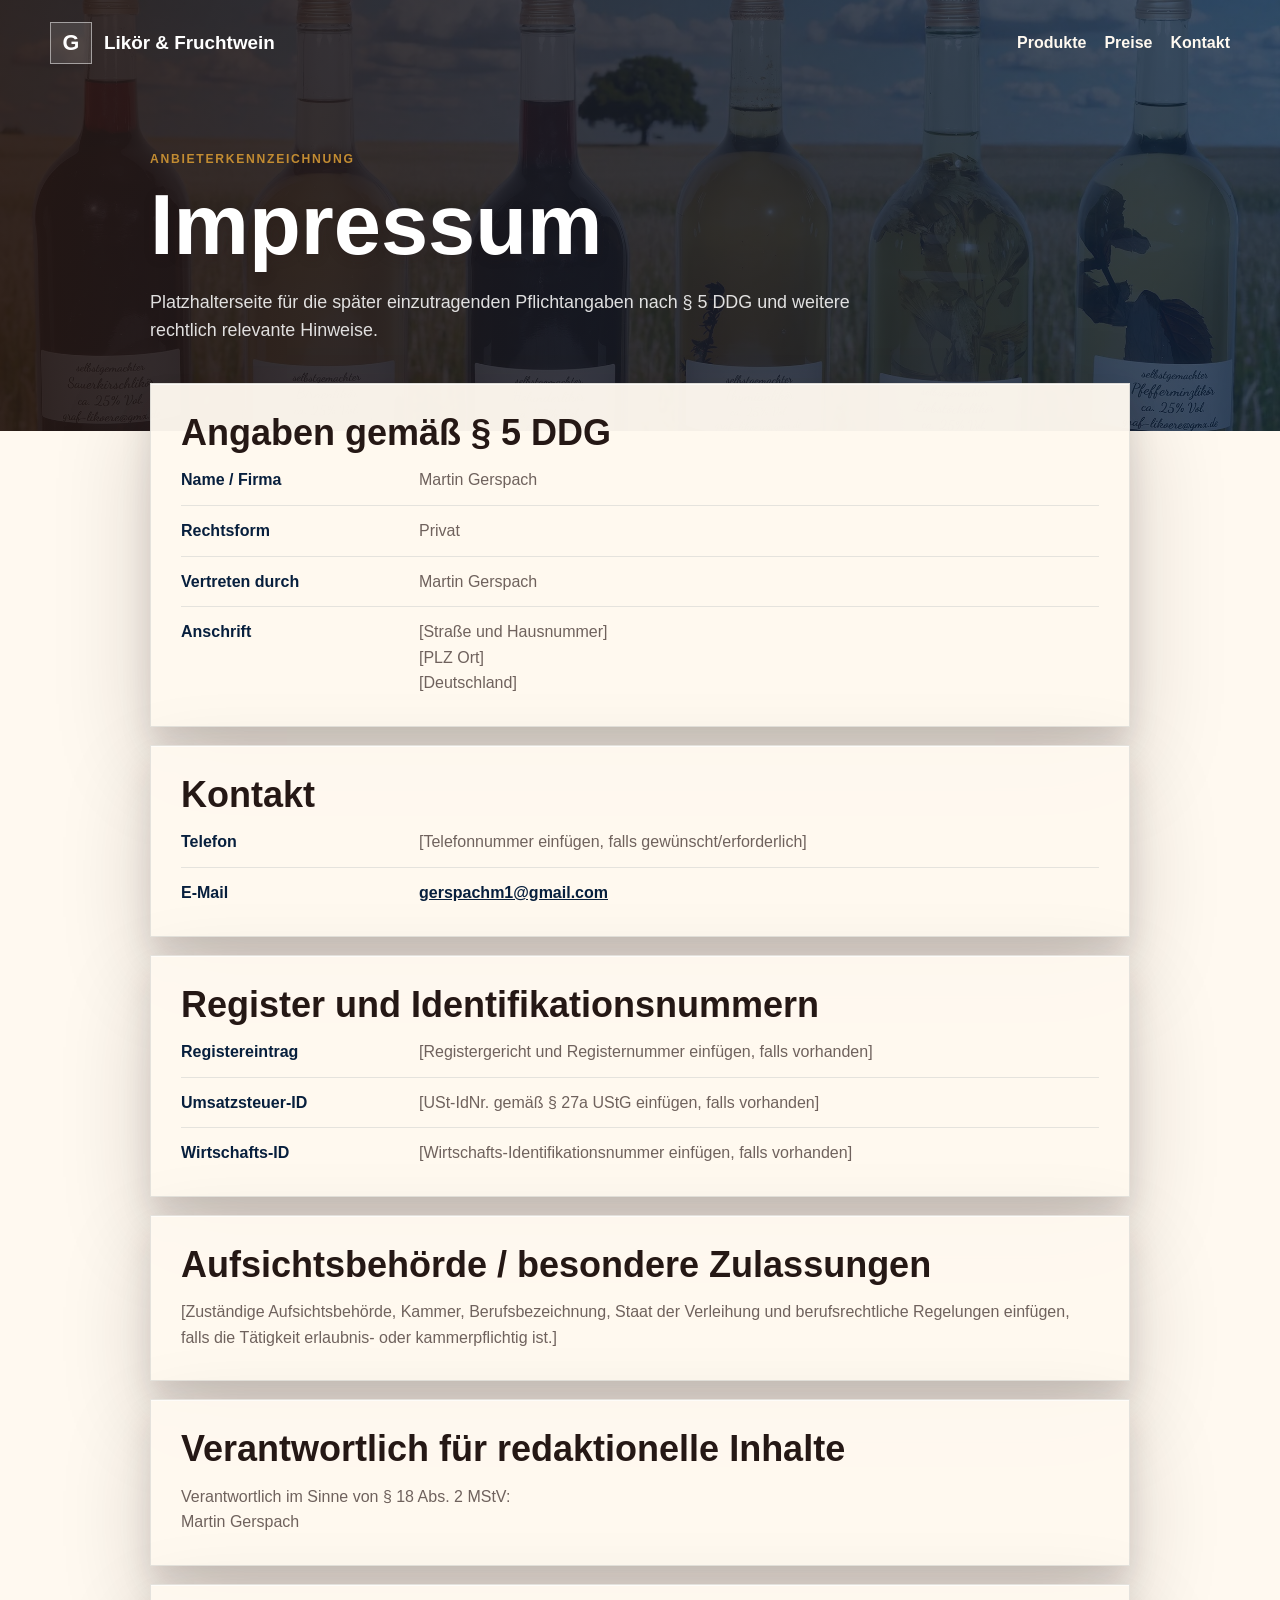
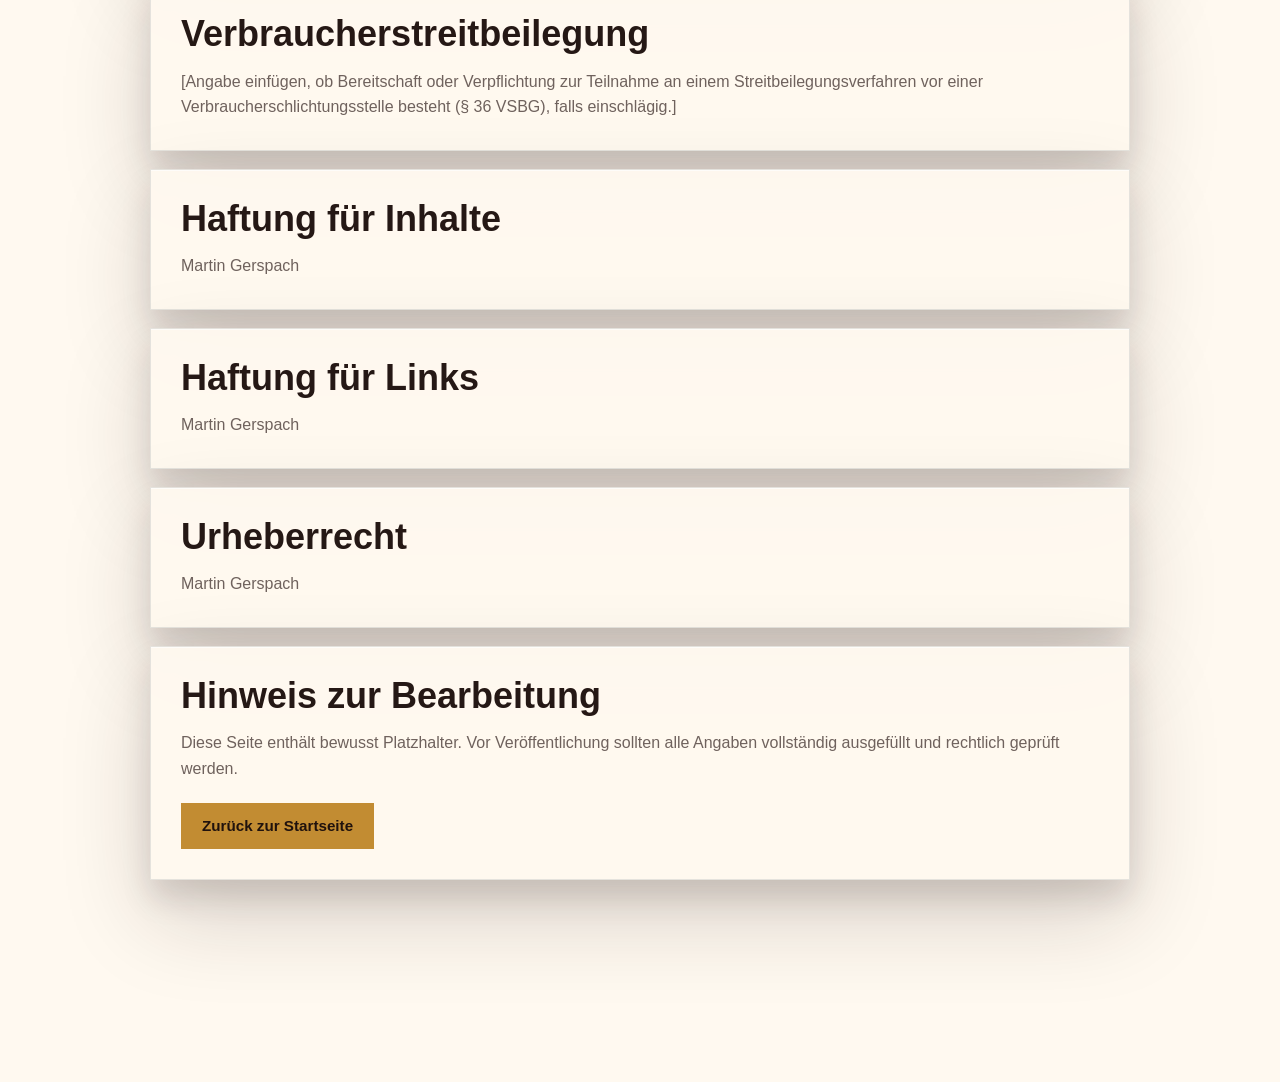
==== impressum.html @ f97607d6 "Add files via upload" ====
﻿<!doctype html>
<html lang="de">
<head>
  <meta charset="utf-8">
  <meta name="viewport" content="width=device-width, initial-scale=1">
  <title>Impressum | Graf Liköre</title>
  <meta name="description" content="Impressum und Anbieterkennzeichnung von Graf Liköre mit Platzhaltern für rechtlich erforderliche Angaben.">
  <meta name="robots" content="noindex, follow">
  <link rel="preconnect" href="https://fonts.googleapis.com">
  <link rel="preconnect" href="https://fonts.gstatic.com" crossorigin>
  <link href="https://fonts.googleapis.com/css2?family=Cormorant+Garamond:wght@600;700&family=Inter:wght@400;500;700;800&display=swap" rel="stylesheet">
  <link rel="stylesheet" href="css/styles.css?v=7">
</head>
<body class="legal-page">
  <header class="legal-hero">
    <nav class="nav" aria-label="Seitennavigation">
      <a class="brand" href="index.html#start" aria-label="Zur Startseite">
        <span class="brand-mark">G</span>
        <span>Likör & Fruchtwein</span>
      </a>
      <div class="legal-nav-links">
        <a href="index.html#produkte">Produkte</a>
        <a href="index.html#preise">Preise</a>
        <a href="index.html#kontakt">Kontakt</a>
      </div>
    </nav>
    <div class="legal-hero-copy">
      <p class="eyebrow">Anbieterkennzeichnung</p>
      <h1>Impressum</h1>
      <p>Platzhalterseite für die später einzutragenden Pflichtangaben nach § 5 DDG und weitere rechtlich relevante Hinweise.</p>
    </div>
  </header>

  <main class="legal-main">
    <section class="legal-card">
      <h2>Angaben gemäß § 5 DDG</h2>
      <dl class="legal-list">
        <div><dt>Name / Firma</dt><dd>Martin Gerspach</dd></div>
        <div><dt>Rechtsform</dt><dd>Privat</dd></div>
        <div><dt>Vertreten durch</dt><dd>Martin Gerspach</dd></div>
        <div><dt>Anschrift</dt><dd>[Straße und Hausnummer]<br>[PLZ Ort]<br>[Deutschland]</dd></div>
      </dl>
    </section>

    <section class="legal-card">
      <h2>Kontakt</h2>
      <dl class="legal-list">
        <div><dt>Telefon</dt><dd>[Telefonnummer einfügen, falls gewünscht/erforderlich]</dd></div>
        <div><dt>E-Mail</dt><dd><a href="mailto:gerspachm1@gmail.com">gerspachm1@gmail.com</a></dd></div>
      </dl>
    </section>

    <section class="legal-card">
      <h2>Register und Identifikationsnummern</h2>
      <dl class="legal-list">
        <div><dt>Registereintrag</dt><dd>[Registergericht und Registernummer einfügen, falls vorhanden]</dd></div>
        <div><dt>Umsatzsteuer-ID</dt><dd>[USt-IdNr. gemäß § 27a UStG einfügen, falls vorhanden]</dd></div>
        <div><dt>Wirtschafts-ID</dt><dd>[Wirtschafts-Identifikationsnummer einfügen, falls vorhanden]</dd></div>
      </dl>
    </section>

    <section class="legal-card">
      <h2>Aufsichtsbehörde / besondere Zulassungen</h2>
      <p>[Zuständige Aufsichtsbehörde, Kammer, Berufsbezeichnung, Staat der Verleihung und berufsrechtliche Regelungen einfügen, falls die Tätigkeit erlaubnis- oder kammerpflichtig ist.]</p>
    </section>

    <section class="legal-card">
      <h2>Verantwortlich für redaktionelle Inhalte</h2>
      <p>Verantwortlich im Sinne von § 18 Abs. 2 MStV:</p>
      <p>Martin Gerspach</p>
    </section>

    <section class="legal-card">
      <h2>Verbraucherstreitbeilegung</h2>
      <p>[Angabe einfügen, ob Bereitschaft oder Verpflichtung zur Teilnahme an einem Streitbeilegungsverfahren vor einer Verbraucherschlichtungsstelle besteht (§ 36 VSBG), falls einschlägig.]</p>
    </section>

    <section class="legal-card">
      <h2>Haftung für Inhalte</h2>
      <p>Martin Gerspach</p>
    </section>

    <section class="legal-card">
      <h2>Haftung für Links</h2>
      <p>Martin Gerspach</p>
    </section>

    <section class="legal-card">
      <h2>Urheberrecht</h2>
      <p>Martin Gerspach</p>
    </section>

    <section class="legal-note">
      <h2>Hinweis zur Bearbeitung</h2>
      <p>Diese Seite enthält bewusst Platzhalter. Vor Veröffentlichung sollten alle Angaben vollständig ausgefüllt und rechtlich geprüft werden.</p>
      <a class="button button-primary" href="index.html#start">Zurück zur Startseite</a>
    </section>
  </main>
</body>
</html>
---- css/styles.css ----
﻿:root {
  --ink: #251815;
  --muted: #6f625d;
  --paper: #fff9f0;
  --cream: #f4e8d2;
  --berry: #671d34;
  --berry-dark: #40111f;
  --leaf: #3f5f39;
  --gold: #c28c32;
  --rose: #d9a6a4;
  --white: #ffffff;
  --shadow: 0 24px 70px rgba(50, 23, 16, 0.18);
  --font-display: "Trebuchet MS", "Segoe UI", Arial, sans-serif;
  --font-body: "Segoe UI", Roboto, Arial, sans-serif;
}

* { box-sizing: border-box; }
html { scroll-behavior: smooth; }
body {
  margin: 0;
  font-family: var(--font-body);
  color: var(--ink);
  background: var(--paper);
  line-height: 1.6;
}
img { max-width: 100%; display: block; }
a { color: inherit; }

.site-header {
  min-height: 100vh;
  background:
    linear-gradient(90deg, rgba(37, 24, 21, 0.92), rgba(64, 17, 31, 0.73) 46%, rgba(37, 24, 21, 0.12)),
    url("../assets/fruchtweine.jpg") center/cover;
  color: var(--white);
  position: relative;
}

.nav {
  width: min(1180px, calc(100% - 32px));
  margin: 0 auto;
  padding: 22px 0;
  display: flex;
  align-items: center;
  justify-content: space-between;
  gap: 24px;
}

.brand {
  display: inline-flex;
  align-items: center;
  gap: 12px;
  text-decoration: none;
  font-weight: 700;
  letter-spacing: 0;
  font-family: var(--font-display);
  font-size: 1.18rem;
}
.brand-mark {
  width: 42px;
  height: 42px;
  display: grid;
  place-items: center;
  border: 1px solid rgba(255,255,255,0.5);
  background: rgba(255,255,255,0.12);
  font-size: 1.35rem;
}

.nav-links { display: flex; align-items: center; gap: 18px; }
.nav-links a {
  text-decoration: none;
  font-family: var(--font-body);
  font-weight: 900;
}
.nav-image-link {
  width: 296px;
  display: inline-flex;
  align-items: center;
  justify-content: center;
  border-radius: 8px;
  transition: transform 180ms ease, filter 180ms ease;
}
.nav-image-link img {
  display: block;
  width: 100%;
  height: auto;
  max-height: 116px;
  object-fit: contain;
}
.nav-image-link:hover {
  filter: brightness(1.08);
  transform: translateY(-1px);
}
.nav-toggle { display: none; }

.hero {
  width: min(1180px, calc(100% - 32px));
  min-height: calc(100vh - 90px);
  margin: 0 auto;
  display: grid;
  grid-template-columns: minmax(0, 1.05fr) minmax(320px, 0.95fr);
  gap: 44px;
  align-items: center;
  padding: 42px 0 92px;
}
.hero-copy { max-width: 760px; }
.eyebrow {
  margin: 0 0 12px;
  font-family: var(--font-body);
  text-transform: uppercase;
  letter-spacing: 0.14em;
  font-size: 0.76rem;
  color: var(--gold);
  font-weight: 700;
}
h1, h2, h3 { font-family: var(--font-display); line-height: 1.04; margin: 0; letter-spacing: 0; font-weight: 700; }
h1 { font-size: clamp(3rem, 8vw, 5.7rem); max-width: 900px; }
h2 { font-size: clamp(2rem, 4vw, 3.35rem); }
h3 { font-size: 1.35rem; }
p { margin: 0; }
.hero-text {
  margin-top: 24px;
  max-width: 640px;
  font-size: 1.25rem;
  font-family: var(--font-body);
  color: rgba(255,255,255,0.86);
}
.hero-actions { display: flex; flex-wrap: wrap; gap: 14px; margin-top: 34px; }
.button {
  display: inline-flex;
  align-items: center;
  justify-content: center;
  min-height: 46px;
  padding: 0 20px;
  border: 1px solid currentColor;
  text-decoration: none;
  font-family: var(--font-body);
  font-weight: 700;
  font-size: 0.95rem;
}
.button-primary { background: var(--gold); border-color: var(--gold); color: #20120d; }
.button-secondary { color: var(--white); background: rgba(255,255,255,0.08); }
.hero-media {
  margin: 0;
  box-shadow: var(--shadow);
  transform: rotate(1.5deg);
  border: 10px solid rgba(255,255,255,0.88);
}
.hero-media img { aspect-ratio: 4 / 3; object-fit: cover; }

.intro-band {
  width: min(1050px, calc(100% - 32px));
  margin: -54px auto 0;
  background: var(--white);
  box-shadow: var(--shadow);
  display: grid;
  grid-template-columns: repeat(3, 1fr);
  position: relative;
  z-index: 2;
}
.stat { padding: 26px 28px; border-right: 1px solid #eadcc9; }
.stat:last-child { border-right: 0; }
.stat strong { display: block; font-size: 1.7rem; color: var(--berry); line-height: 1.1; }
.stat span { display: block; margin-top: 6px; font-family: var(--font-body); color: var(--muted); font-size: 0.92rem; }

.section { width: min(1180px, calc(100% - 32px)); margin: 0 auto; padding: 96px 0; }
.split { display: grid; grid-template-columns: minmax(0, 1fr) 380px; gap: 62px; align-items: start; }
.split p + p, .exchange p + p { margin-top: 16px; }
.split p, .exchange p { font-family: var(--font-body); color: var(--muted); }
.more-text { margin-top: 16px; }
.read-more-button { margin-top: 24px; cursor: pointer; }
.read-more-button:hover { filter: brightness(1.05); }
.note-panel, .contact-card, .sample-box {
  background: var(--berry-dark);
  color: var(--white);
  padding: 32px;
  box-shadow: var(--shadow);
}
.note-panel p, .contact-card p { color: rgba(255,255,255,0.82); margin-top: 14px; }
.section-heading { display: flex; align-items: end; justify-content: space-between; gap: 24px; margin-bottom: 34px; }
.section-heading.narrow { display: block; max-width: 680px; }
.gallery-section { padding-top: 60px; }
.product-grid { display: grid; grid-template-columns: repeat(3, 1fr); gap: 22px; }
.product-card {
  background: var(--white);
  box-shadow: 0 14px 45px rgba(50, 23, 16, 0.12);
  min-height: 100%;
}
.product-card img { width: 100%; aspect-ratio: 4 / 3; object-fit: cover; }
.product-card div:not(.text-only-card), .text-only-card { padding: 26px; }
.product-card p { margin-top: 12px; color: var(--muted); font-family: var(--font-body); }
.product-card.featured { grid-column: span 1; }
.text-only-card {
  min-height: 100%;
  display: flex;
  flex-direction: column;
  justify-content: center;
  background: linear-gradient(145deg, var(--leaf), #263f29);
  color: var(--white);
}
.text-only-card p { color: rgba(255,255,255,0.82); }

.process-section {
  width: 100%;
  max-width: none;
  background: #efe1c8;
  padding-left: max(16px, calc((100% - 1180px) / 2));
  padding-right: max(16px, calc((100% - 1180px) / 2));
}
.timeline {
  list-style: none;
  padding: 0;
  margin: 34px 0 0;
  display: grid;
  grid-template-columns: repeat(4, 1fr);
  gap: 18px;
}
.timeline li { background: rgba(255,255,255,0.7); padding: 24px; min-height: 230px; }
.timeline span { font-family: var(--font-body); color: var(--gold); font-weight: 800; }
.timeline strong { display: block; margin-top: 18px; font-size: 1.18rem; }
.timeline p { margin-top: 10px; font-family: var(--font-body); color: var(--muted); }

.prices { padding-bottom: 66px; }
.price-grid { display: grid; grid-template-columns: repeat(4, 1fr); gap: 14px; }
.price-grid article {
  background: var(--white);
  border-top: 4px solid var(--berry);
  padding: 22px;
  min-height: 140px;
  box-shadow: 0 12px 34px rgba(50, 23, 16, 0.1);
}
.price-grid span { display: block; font-family: var(--font-body); color: var(--muted); min-height: 48px; }
.price-grid strong { display: block; margin-top: 18px; font-size: 1.22rem; color: var(--berry); }
.sample-box { margin-top: 18px; background: var(--leaf); }
.sample-box p { margin-top: 10px; color: rgba(255,255,255,0.86); font-family: var(--font-body); }
.exchange {
  display: grid;
  grid-template-columns: minmax(0, 1fr) 360px;
  gap: 46px;
  align-items: center;
  border-top: 1px solid #e4d4bd;
}
.contact-card .button { margin-top: 22px; }
.footer {
  padding: 34px 16px;
  background: var(--ink);
  color: rgba(255,255,255,0.78);
  display: flex;
  align-items: center;
  justify-content: center;
  gap: 24px;
  font-family: var(--font-body);
}
.footer a { color: var(--rose); text-decoration: none; font-weight: 700; }

@media (max-width: 900px) {
  .nav { position: relative; }
  .nav-toggle {
    display: inline-flex;
    width: 44px;
    height: 44px;
    flex-direction: column;
    justify-content: center;
    gap: 5px;
    border: 1px solid rgba(255,255,255,0.45);
    background: rgba(255,255,255,0.08);
  }
  .nav-toggle span { display: block; width: 20px; height: 2px; background: var(--white); margin: 0 auto; }
  .nav-links {
    display: none;
    position: absolute;
    top: 76px;
    right: 0;
    left: 0;
    padding: 18px;
    background: rgba(37, 24, 21, 0.96);
    flex-direction: column;
    align-items: stretch;
  }
  .nav-image-link {
    width: min(100%, 560px);
  }
  .nav-image-link img {
    max-height: 144px;
  }
  .nav-links.open { display: flex; }
  .hero { grid-template-columns: 1fr; padding-top: 20px; }
  .hero-media { transform: none; max-width: 620px; }
  .intro-band, .split, .product-grid, .timeline, .price-grid, .exchange { grid-template-columns: 1fr; }
  .stat { border-right: 0; border-bottom: 1px solid #eadcc9; }
  .stat:last-child { border-bottom: 0; }
  .section { padding: 72px 0; }
  .price-grid span { min-height: auto; }
}

@media (max-width: 560px) {
  .site-header { min-height: auto; }
  h1 { font-size: 2.75rem; }
  h2 { font-size: 2rem; }
  .hero { min-height: auto; padding-bottom: 86px; }
  .hero-text { font-size: 1.08rem; }
  .hero-actions, .footer { align-items: stretch; flex-direction: column; }
  .button { width: 100%; }
  .note-panel, .contact-card, .sample-box { padding: 24px; }
}
.reveal {
  opacity: 1;
  transform: none;
}
.animations-ready .reveal {
  opacity: 0;
  transform: translateY(44px);
  transition: opacity 1800ms ease, transform 1800ms cubic-bezier(0.16, 0.74, 0.18, 1);
  will-change: opacity, transform;
}
.animations-ready .reveal-from-left { transform: translateX(-360px) scale(0.9); }
.animations-ready .reveal-from-right { transform: translateX(360px) scale(0.9); }
.animations-ready .hero-media.reveal-from-right { transform: translateX(360px) scale(0.9) rotate(1.5deg); }
.animations-ready .reveal.is-visible {
  opacity: 1;
  transform: translate(0, 0) scale(1);
}
.animations-ready .hero-media.reveal.is-visible { transform: rotate(1.5deg) scale(1); }

@media (max-width: 900px) {
  .animations-ready .reveal-from-left { transform: translateX(-180px) scale(0.92); }
  .animations-ready .reveal-from-right { transform: translateX(180px) scale(0.92); }
  .animations-ready .hero-media.reveal-from-right { transform: translateX(180px) scale(0.92); }
  .animations-ready .hero-media.reveal.is-visible { transform: none; }
}




:root {
  --ticker-height: clamp(56px, 9vw, 78px);
  --ticker-offset: max(14px, env(safe-area-inset-bottom));
}
body {
  padding-bottom: calc(var(--ticker-height) + var(--ticker-offset) + 10px);
}
.contact-ticker {
  position: fixed;
  left: 0;
  right: 0;
  bottom: var(--ticker-offset);
  z-index: 2147483647;
  height: var(--ticker-height);
  overflow: hidden;
  display: flex;
  align-items: center;
  background: #071f3d;
  color: #fff9f0;
  border-top: 3px solid #c28c32;
  box-shadow: 0 -12px 34px rgba(37, 24, 21, 0.26);
  font-family: var(--font-body);
  font-size: clamp(1.12rem, 4.6vw, 2rem);
  font-weight: 800;
  letter-spacing: 0.06em;
  white-space: nowrap;
  transform: translateZ(0);
  backface-visibility: hidden;
  contain: layout paint;
  -webkit-transform: translateZ(0);
}
.contact-ticker-track {
  display: flex;
  width: max-content;
  min-width: 200%;
  animation: contactTicker 14s linear infinite;
}
.contact-ticker-track span {
  display: inline-flex;
  align-items: center;
  padding-right: clamp(42px, 10vw, 90px);
}
@keyframes contactTicker {
  from { transform: translateX(0); }
  to { transform: translateX(-50%); }
}








/* 3D depth enhancements */
.hero-media,
.product-card,
.note-panel,
.contact-card,
.sample-box,
.price-grid article,
.timeline li,
.intro-band {
  transform-style: preserve-3d;
  box-shadow:
    0 18px 28px rgba(37, 24, 21, 0.16),
    0 38px 90px rgba(37, 24, 21, 0.24),
    inset 0 1px 0 rgba(255, 255, 255, 0.45);
}
.hero-media,
.product-card img {
  filter: drop-shadow(0 18px 28px rgba(7, 31, 61, 0.26));
}
.hero-media {
  border-color: rgba(255, 249, 240, 0.95);
  box-shadow:
    0 22px 32px rgba(7, 31, 61, 0.28),
    0 48px 110px rgba(37, 24, 21, 0.36);
}
.product-card,
.price-grid article,
.timeline li,
.note-panel,
.contact-card,
.sample-box {
  position: relative;
  transition: transform 240ms ease, box-shadow 240ms ease, filter 240ms ease;
}
.product-card::after,
.price-grid article::after,
.timeline li::after,
.note-panel::after,
.contact-card::after,
.sample-box::after {
  content: "";
  position: absolute;
  inset: 0;
  pointer-events: none;
  background: linear-gradient(135deg, rgba(255,255,255,0.24), rgba(255,255,255,0) 42%, rgba(7,31,61,0.08));
  border-radius: inherit;
}
.product-card:hover,
.price-grid article:hover,
.timeline li:hover,
.note-panel:hover,
.contact-card:hover,
.sample-box:hover {
  transform: translateY(-7px) perspective(900px) rotateX(1.6deg);
  box-shadow:
    0 24px 34px rgba(37, 24, 21, 0.2),
    0 52px 120px rgba(37, 24, 21, 0.3),
    inset 0 1px 0 rgba(255, 255, 255, 0.55);
}
.product-card img {
  border-bottom: 1px solid rgba(37, 24, 21, 0.08);
}
.nav-image-link img {
  filter: drop-shadow(0 10px 14px rgba(7, 31, 61, 0.28));
}
.nav-image-link:hover img {
  filter: drop-shadow(0 14px 20px rgba(7, 31, 61, 0.34)) brightness(1.06);
}
.section-heading h2,
h1 {
  text-shadow: 0 3px 12px rgba(37, 24, 21, 0.22);
}
@media (max-width: 900px) {
  .product-card:hover,
  .price-grid article:hover,
  .timeline li:hover,
  .note-panel:hover,
  .contact-card:hover,
  .sample-box:hover {
    transform: translateY(-4px);
  }
}

/* Sauerkirschbowle image card */
.bowle-card {
  aspect-ratio: 1 / 1;
  overflow: hidden;
  position: relative;
  background: #fff9f0;
  box-shadow:
    0 22px 34px rgba(7, 31, 61, 0.24),
    0 48px 100px rgba(37, 24, 21, 0.26);
}
.bowle-card::before {
  content: "";
  position: absolute;
  inset: 0;
  z-index: 0;
  background: url("../assets/sauerkirsch1.png") center/cover no-repeat;
  opacity: 0.36;
  filter: saturate(0.9) contrast(0.96);
  transform: scale(1.03);
}
.bowle-card::after {
  z-index: 1;
}
.bowle-card-content {
  position: relative;
  z-index: 2;
  min-height: 100%;
  background: rgba(255, 249, 240, 0.48);
  color: #050505;
}
.bowle-card-content h3,
.bowle-card-content p {
  color: #050505;
  text-shadow: 0 1px 0 rgba(255, 255, 255, 0.45);
}

/* Kräuterliköre image card */
.kraeuter-card {
  overflow: hidden;
  position: relative;
  background:
    linear-gradient(rgba(37, 24, 21, 0.48), rgba(37, 24, 21, 0.48)),
    url("../assets/kraeuter1.png") center/cover no-repeat;
  box-shadow:
    0 22px 34px rgba(7, 31, 61, 0.24),
    0 48px 100px rgba(37, 24, 21, 0.28),
    inset 0 1px 0 rgba(255, 255, 255, 0.35);
}
.kraeuter-card h3,
.kraeuter-card p {
  position: relative;
  z-index: 2;
}
.kraeuter-card::after {
  z-index: 1;
}

.contact-ticker a {
  color: inherit;
  text-decoration: none;
  font-weight: 900;
}
.contact-ticker a:hover {
  text-decoration: underline;
}

@supports (-webkit-touch-callout: none) {
  .contact-ticker {
    position: fixed;
    bottom: max(14px, env(safe-area-inset-bottom));
  }
}

/* Legal / Impressum page */
.legal-page {
  background: var(--paper);
  color: var(--ink);
}
.legal-hero {
  color: var(--white);
  background:
    linear-gradient(90deg, rgba(37, 24, 21, 0.92), rgba(7, 31, 61, 0.76)),
    url("../assets/l1.webp") center/cover;
  padding-bottom: 86px;
}
.legal-nav-links {
  display: flex;
  gap: 18px;
  font-family: var(--font-body);
  font-weight: 800;
}
.legal-nav-links a {
  color: #fff9f0;
  text-decoration: none;
}
.legal-nav-links a:hover {
  color: var(--gold);
}
.legal-hero-copy {
  width: min(980px, calc(100% - 32px));
  margin: 64px auto 0;
}
.legal-hero-copy h1 {
  font-size: clamp(3rem, 8vw, 5.3rem);
}
.legal-hero-copy p:last-child {
  max-width: 720px;
  margin-top: 18px;
  color: rgba(255,255,255,0.86);
  font-family: var(--font-body);
  font-size: 1.12rem;
}
.legal-main {
  width: min(980px, calc(100% - 32px));
  margin: -48px auto 100px;
  display: grid;
  gap: 18px;
}
.legal-card,
.legal-note {
  position: relative;
  background: rgba(255, 249, 240, 0.96);
  border: 1px solid rgba(7, 31, 61, 0.1);
  padding: 30px;
  box-shadow:
    0 18px 28px rgba(37, 24, 21, 0.13),
    0 36px 90px rgba(37, 24, 21, 0.18),
    inset 0 1px 0 rgba(255, 255, 255, 0.65);
}
.legal-card h2,
.legal-note h2 {
  font-size: clamp(1.55rem, 3vw, 2.25rem);
  margin-bottom: 16px;
}
.legal-card p,
.legal-note p,
.legal-list {
  font-family: var(--font-body);
  color: var(--muted);
}
.legal-list {
  margin: 0;
  display: grid;
  gap: 12px;
}
.legal-list div {
  display: grid;
  grid-template-columns: 220px minmax(0, 1fr);
  gap: 18px;
  padding-bottom: 12px;
  border-bottom: 1px solid rgba(7, 31, 61, 0.1);
}
.legal-list div:last-child {
  border-bottom: 0;
  padding-bottom: 0;
}
.legal-list dt {
  font-weight: 800;
  color: #071f3d;
}
.legal-list dd {
  margin: 0;
}
.legal-card a,
.legal-note a:not(.button) {
  color: #071f3d;
  font-weight: 800;
}
.legal-note .button {
  margin-top: 22px;
}
@media (max-width: 720px) {
  .legal-nav-links {
    display: none;
  }
  .legal-main {
    margin-top: -34px;
  }
  .legal-card,
  .legal-note {
    padding: 24px;
  }
  .legal-list div {
    grid-template-columns: 1fr;
    gap: 4px;
  }
}
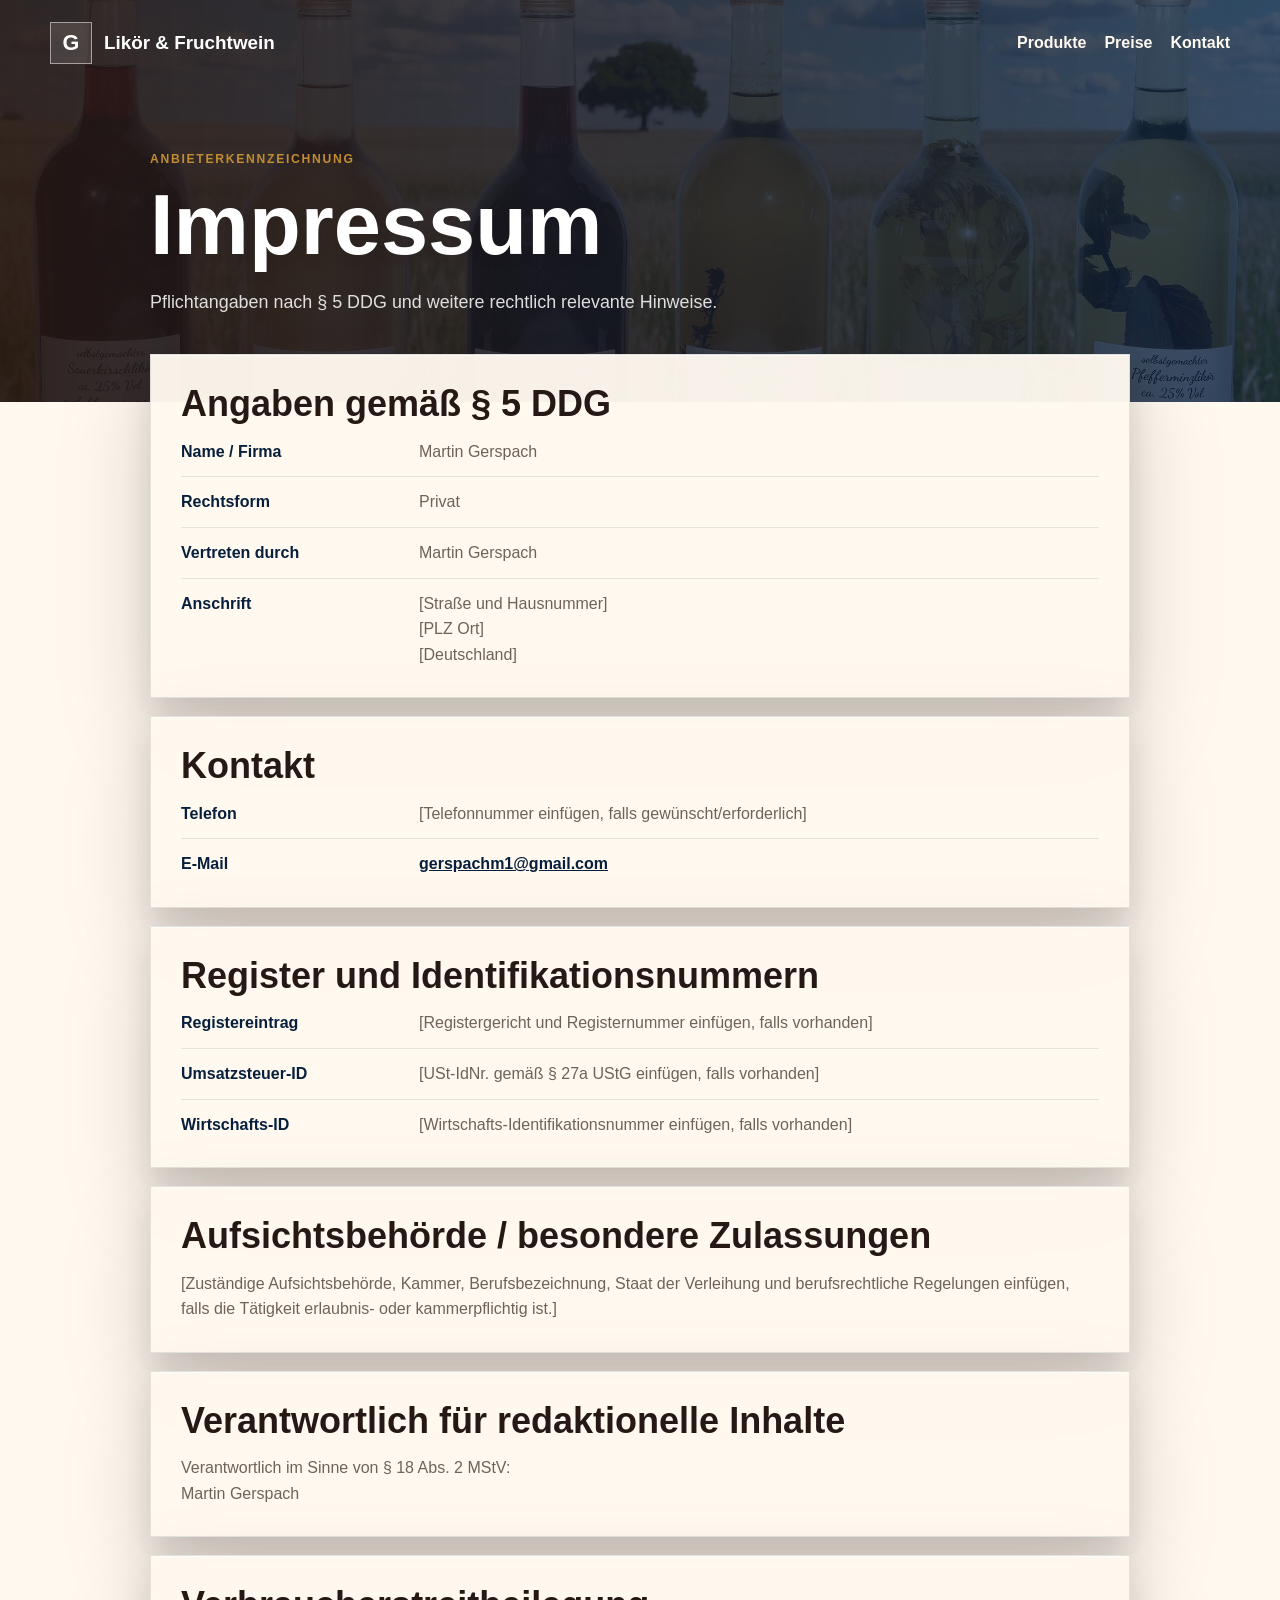
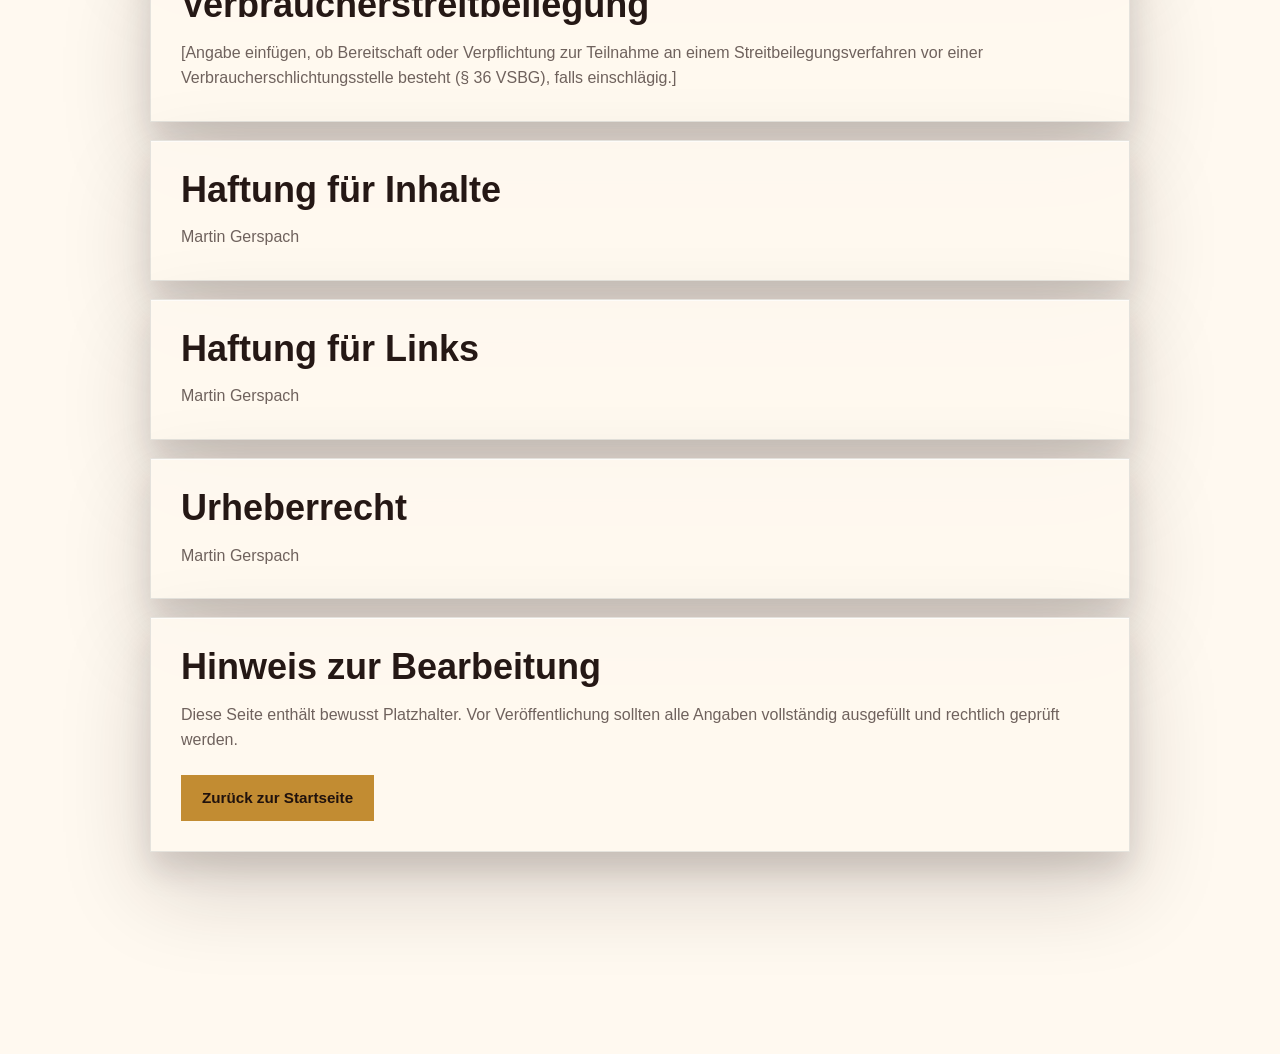
==== commit dd5a175c: "Add files via upload" ====
--- a/impressum.html
+++ b/impressum.html
@@ -9,7 +9,7 @@
   <link rel="preconnect" href="https://fonts.googleapis.com">
   <link rel="preconnect" href="https://fonts.gstatic.com" crossorigin>
   <link href="https://fonts.googleapis.com/css2?family=Cormorant+Garamond:wght@600;700&family=Inter:wght@400;500;700;800&display=swap" rel="stylesheet">
-  <link rel="stylesheet" href="css/styles.css?v=7">
+  <link rel="stylesheet" href="css/styles.css?v=20260514073515">
 </head>
 <body class="legal-page">
   <header class="legal-hero">
@@ -27,7 +27,7 @@
     <div class="legal-hero-copy">
       <p class="eyebrow">Anbieterkennzeichnung</p>
       <h1>Impressum</h1>
-      <p>Platzhalterseite für die später einzutragenden Pflichtangaben nach § 5 DDG und weitere rechtlich relevante Hinweise.</p>
+      <p>Pflichtangaben nach § 5 DDG und weitere rechtlich relevante Hinweise.</p>
     </div>
   </header>
 
@@ -98,3 +98,4 @@
   </main>
 </body>
 </html>
+
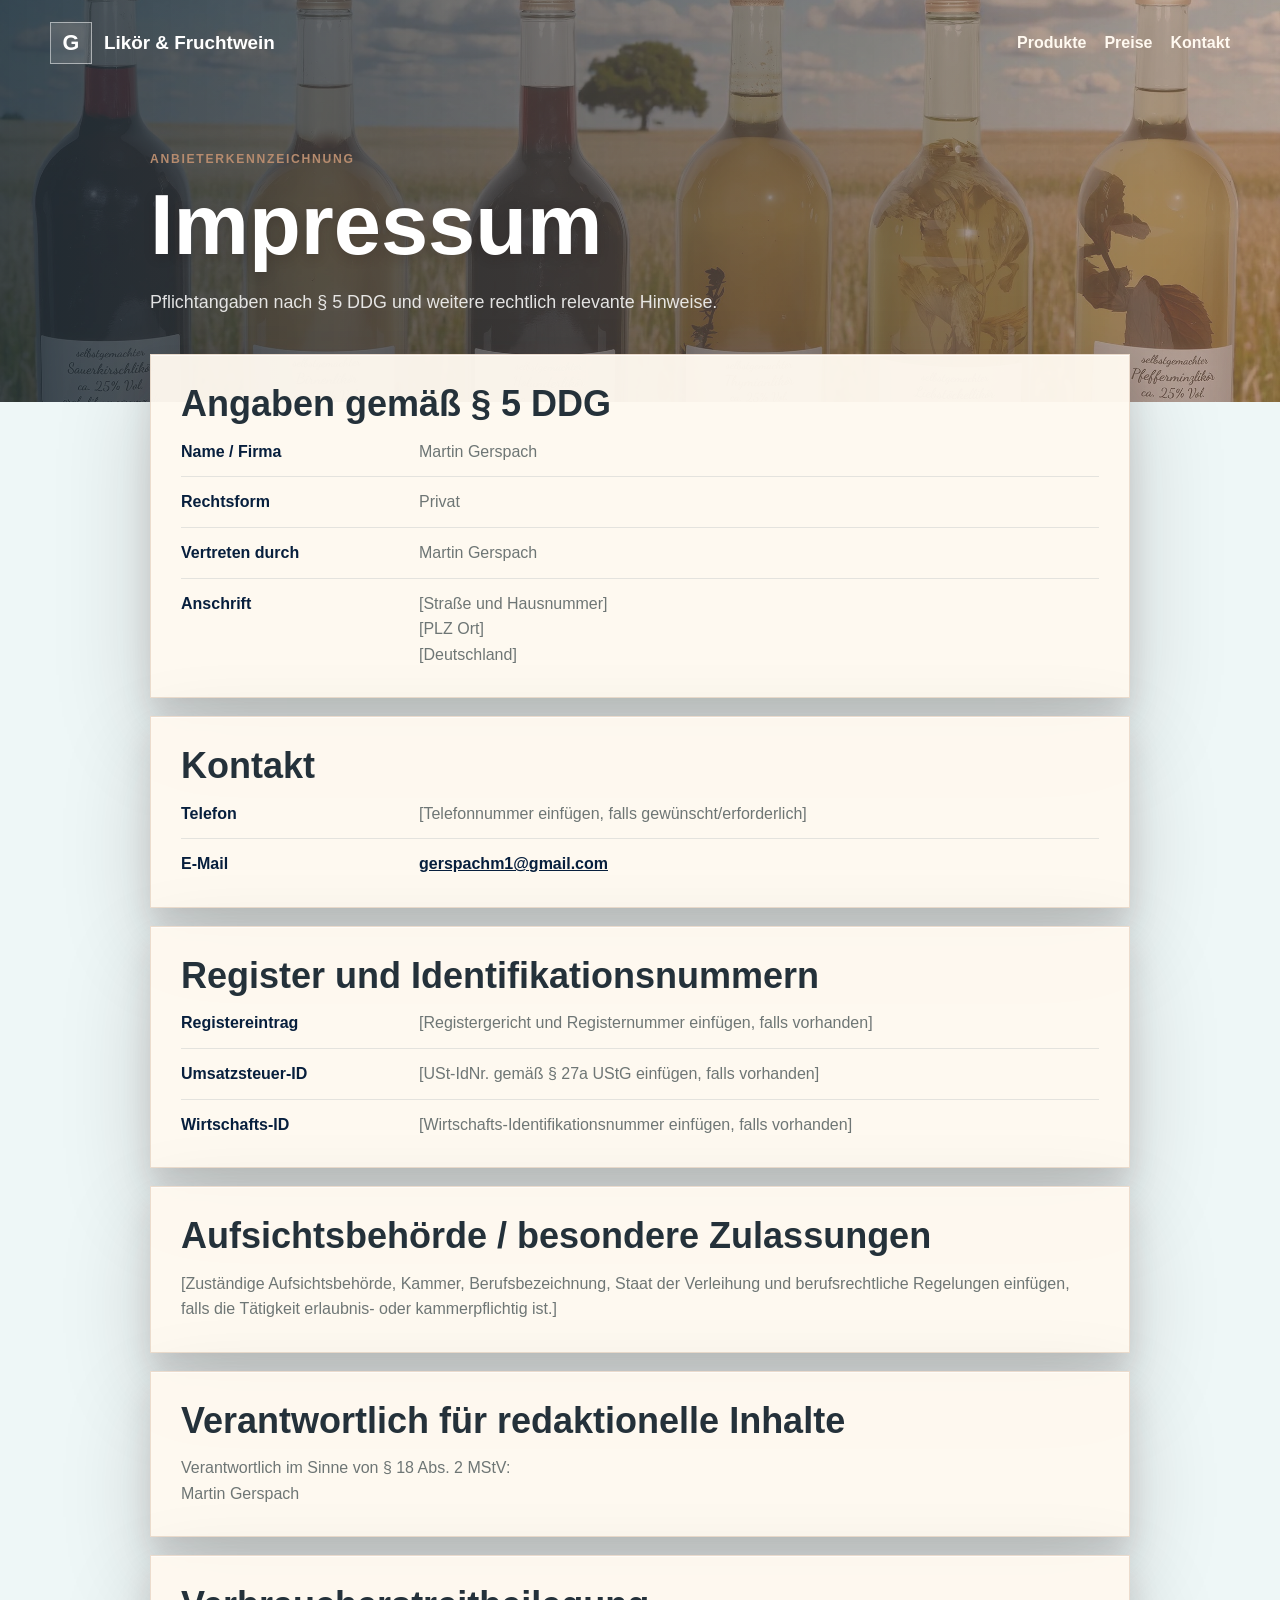
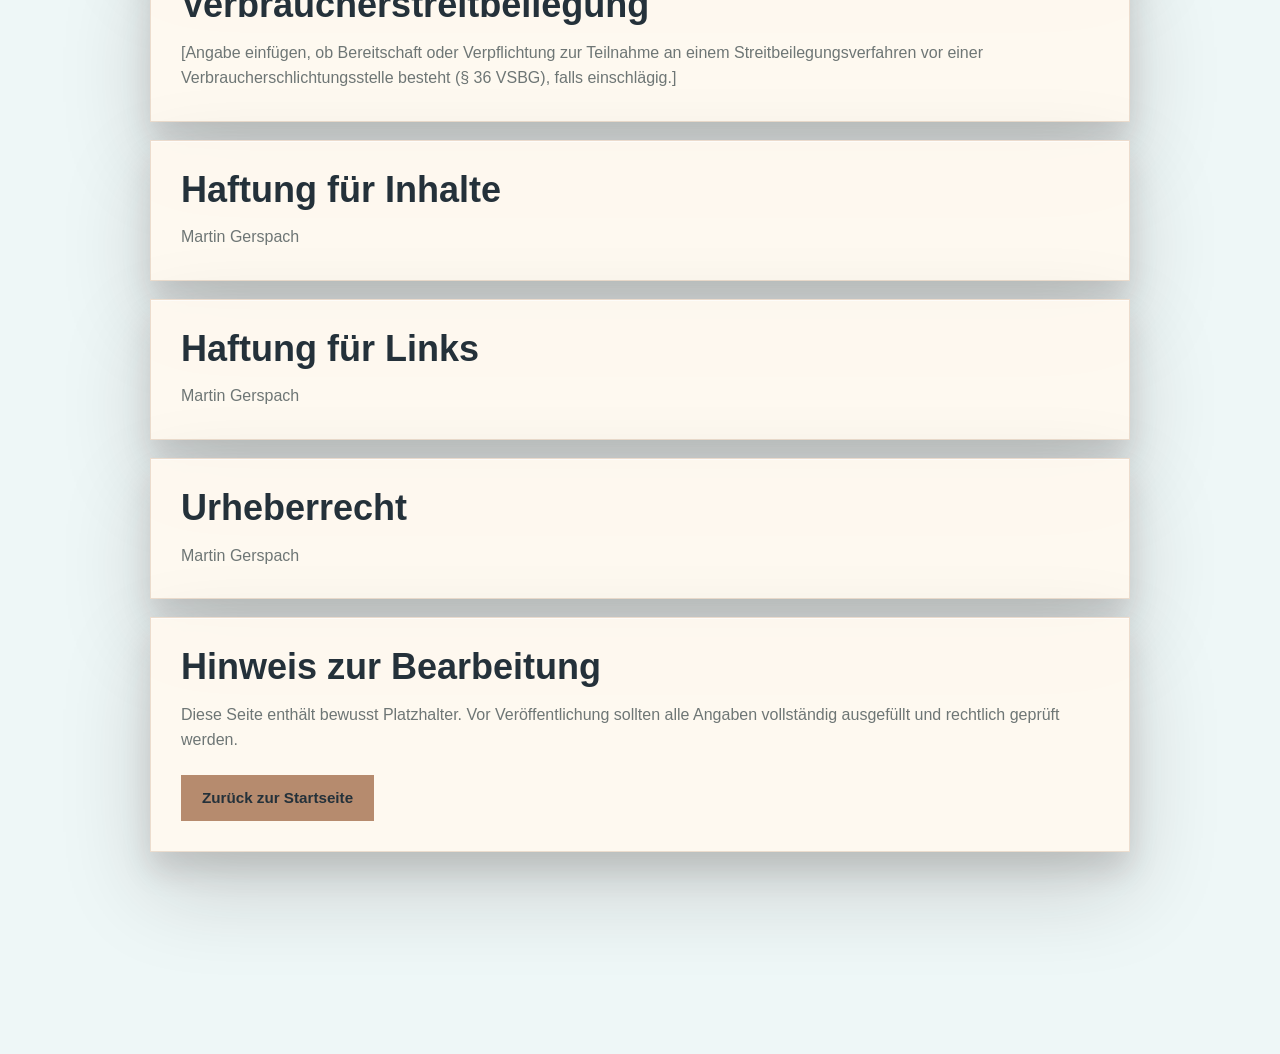
==== commit d5d0b4c0: "Add files via upload" ====
--- a/impressum.html
+++ b/impressum.html
@@ -9,7 +9,7 @@
   <link rel="preconnect" href="https://fonts.googleapis.com">
   <link rel="preconnect" href="https://fonts.gstatic.com" crossorigin>
   <link href="https://fonts.googleapis.com/css2?family=Cormorant+Garamond:wght@600;700&family=Inter:wght@400;500;700;800&display=swap" rel="stylesheet">
-  <link rel="stylesheet" href="css/styles.css?v=20260514073515">
+  <link rel="stylesheet" href="css/styles.css?v=20260514081437">
 </head>
 <body class="legal-page">
   <header class="legal-hero">
@@ -99,3 +99,6 @@
 </body>
 </html>
 
+
+
+
--- a/css/styles.css
+++ b/css/styles.css
@@ -1,15 +1,15 @@
 ﻿:root {
-  --ink: #251815;
-  --muted: #6f625d;
-  --paper: #fff9f0;
-  --cream: #f4e8d2;
-  --berry: #671d34;
-  --berry-dark: #40111f;
-  --leaf: #3f5f39;
-  --gold: #c28c32;
-  --rose: #d9a6a4;
+  --ink: #24313a;
+  --muted: #6e7675;
+  --paper: #eef7f7;
+  --cream: #e8efee;
+  --berry: #9f765e;
+  --berry-dark: #4d6170;
+  --leaf: #6f836f;
+  --gold: #b68b6e;
+  --rose: #c9a28e;
   --white: #ffffff;
-  --shadow: 0 24px 70px rgba(50, 23, 16, 0.18);
+  --shadow: 0 26px 78px rgba(36, 49, 58, 0.22);
   --font-display: "Trebuchet MS", "Segoe UI", Arial, sans-serif;
   --font-body: "Segoe UI", Roboto, Arial, sans-serif;
 }
@@ -29,7 +29,7 @@
 .site-header {
   min-height: 100vh;
   background:
-    linear-gradient(90deg, rgba(37, 24, 21, 0.92), rgba(64, 17, 31, 0.73) 46%, rgba(37, 24, 21, 0.12)),
+    linear-gradient(90deg, rgba(36, 49, 58, 0.84), rgba(159, 118, 94, 0.58) 48%, rgba(238, 247, 247, 0.22)),
     url("../assets/fruchtweine.jpg") center/cover;
   color: var(--white);
   position: relative;
@@ -137,15 +137,30 @@
   font-weight: 700;
   font-size: 0.95rem;
 }
-.button-primary { background: var(--gold); border-color: var(--gold); color: #20120d; }
-.button-secondary { color: var(--white); background: rgba(255,255,255,0.08); }
-.hero-media {
-  margin: 0;
-  box-shadow: var(--shadow);
-  transform: rotate(1.5deg);
-  border: 10px solid rgba(255,255,255,0.88);
-}
-.hero-media img { aspect-ratio: 4 / 3; object-fit: cover; }
+.button-primary { background: var(--gold); border-color: var(--gold); color: #24313a; }
+.button-secondary { color: var(--white); background: rgba(238,247,247,0.14); }
+.hero-visual {
+  position: relative;
+  align-self: center;
+  padding: 0 0 112px;
+}
+.hero-media {
+  margin: -34px 0 0;
+  box-shadow: var(--shadow);
+  transform: rotate(1.5deg);
+  border: 10px solid rgba(238,247,247,0.92);
+}
+.hero-media img { aspect-ratio: 4 / 3; object-fit: cover; }
+.visite-card {
+  width: min(62%, 390px);
+  position: absolute;
+  right: 10%;
+  bottom: 8px;
+  transform: rotate(-20deg);
+  border: 8px solid rgba(238,247,247,0.96);
+  box-shadow: 0 18px 34px rgba(36,49,58,0.24), 0 42px 90px rgba(36,49,58,0.22);
+  z-index: 2;
+}
 
 .intro-band {
   width: min(1050px, calc(100% - 32px));
@@ -316,18 +331,18 @@
 }
 .animations-ready .reveal-from-left { transform: translateX(-360px) scale(0.9); }
 .animations-ready .reveal-from-right { transform: translateX(360px) scale(0.9); }
-.animations-ready .hero-media.reveal-from-right { transform: translateX(360px) scale(0.9) rotate(1.5deg); }
+.animations-ready .hero-visual.reveal-from-right { transform: translateX(360px) scale(0.9); }
 .animations-ready .reveal.is-visible {
   opacity: 1;
   transform: translate(0, 0) scale(1);
 }
-.animations-ready .hero-media.reveal.is-visible { transform: rotate(1.5deg) scale(1); }
+.animations-ready .hero-visual.reveal.is-visible { transform: translate(0, 0) scale(1); }
 
 @media (max-width: 900px) {
   .animations-ready .reveal-from-left { transform: translateX(-180px) scale(0.92); }
   .animations-ready .reveal-from-right { transform: translateX(180px) scale(0.92); }
-  .animations-ready .hero-media.reveal-from-right { transform: translateX(180px) scale(0.92); }
-  .animations-ready .hero-media.reveal.is-visible { transform: none; }
+  .animations-ready .hero-visual.reveal-from-right { transform: translateX(180px) scale(0.92); }
+  .animations-ready .hero-visual.reveal.is-visible { transform: none; }
 }
 
 
@@ -657,3 +672,67 @@
     gap: 4px;
   }
 }
+
+/* Visitenkarten-inspirierte Farbveredelung */
+body {
+  background:
+    radial-gradient(circle at 20% 0%, rgba(255,255,255,0.78), rgba(238,247,247,0) 34%),
+    linear-gradient(180deg, #eef7f7 0%, #f4f2ed 56%, #eef7f7 100%);
+}
+.site-header::after {
+  content: "";
+  position: absolute;
+  inset: 26px;
+  border: 2px solid rgba(182, 139, 110, 0.56);
+  pointer-events: none;
+  box-shadow: inset 0 0 0 6px rgba(238,247,247,0.18);
+}
+.hero,
+.nav {
+  position: relative;
+  z-index: 1;
+}
+.intro-band,
+.product-card,
+.legal-card,
+.legal-note {
+  border: 1px solid rgba(182, 139, 110, 0.26);
+}
+.footer {
+  background: #24313a;
+  border-top: 3px solid rgba(182, 139, 110, 0.72);
+}
+.legal-hero {
+  background:
+    linear-gradient(90deg, rgba(36, 49, 58, 0.86), rgba(159, 118, 94, 0.58)),
+    url("../assets/l1.webp") center/cover;
+}
+@media (max-width: 900px) {
+  .hero-visual {
+    max-width: 620px;
+    padding-bottom: 92px;
+  }
+  .hero-media {
+    margin-top: 0;
+  }
+  .visite-card {
+    width: min(70%, 330px);
+    right: 6%;
+    bottom: 8px;
+  }
+}
+@media (max-width: 560px) {
+  .site-header::after {
+    inset: 12px;
+  }
+  .hero-visual {
+    padding-bottom: 78px;
+  }
+  .visite-card {
+    width: min(74%, 280px);
+    right: 2%;
+    border-width: 5px;
+  }
+}
+
+
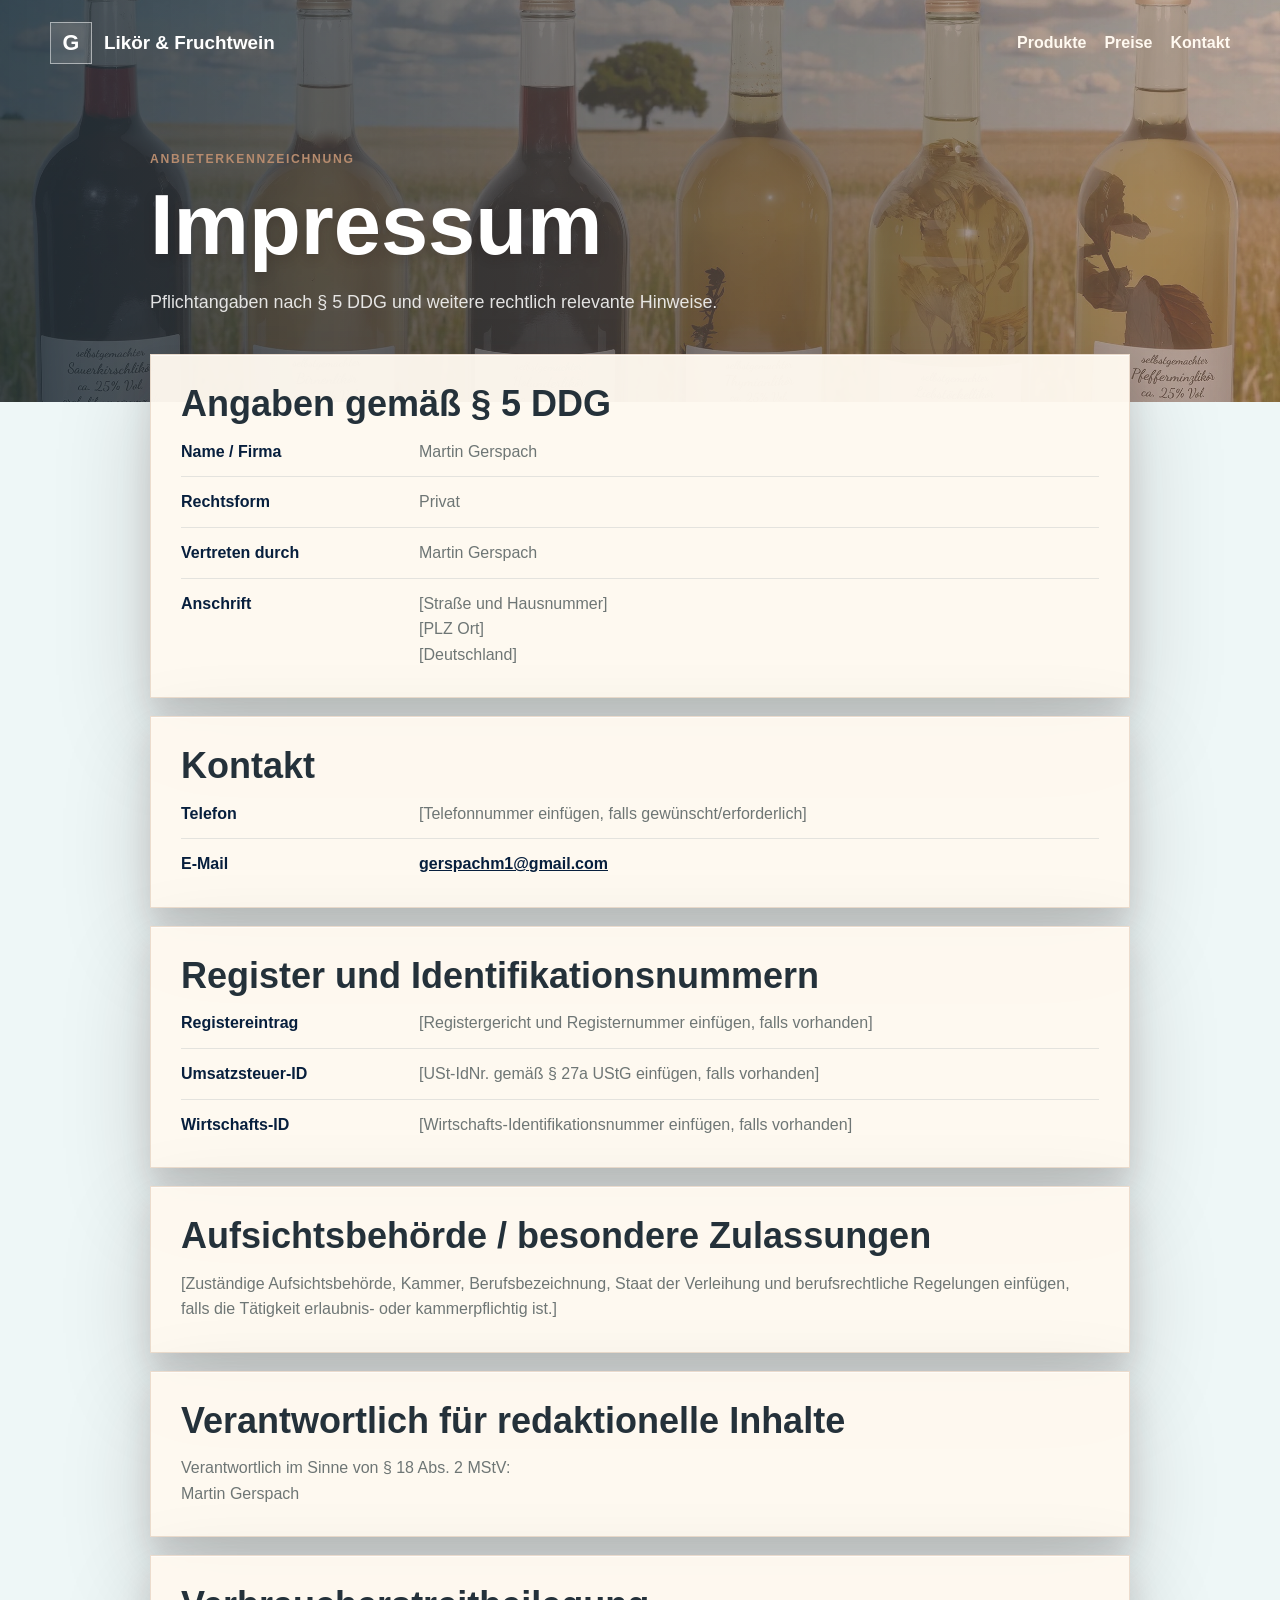
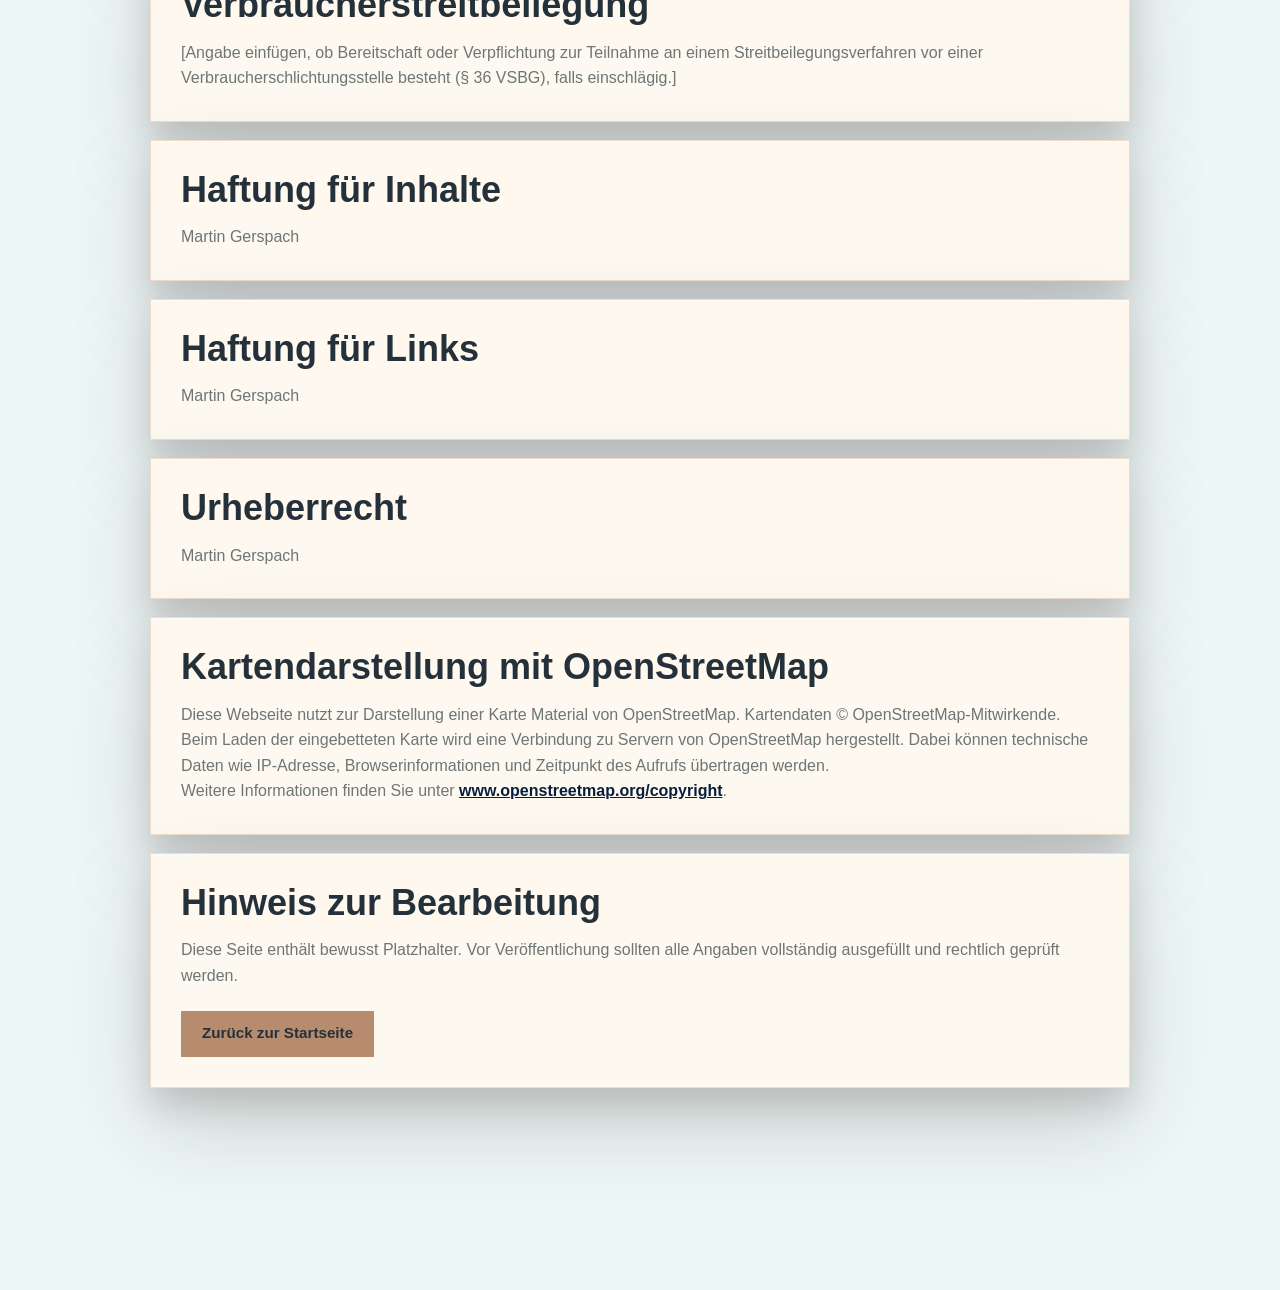
==== commit a4b744b3: "Add files via upload" ====
--- a/impressum.html
+++ b/impressum.html
@@ -90,6 +90,13 @@
       <p>Martin Gerspach</p>
     </section>
 
+    <section class="legal-card">
+      <h2>Kartendarstellung mit OpenStreetMap</h2>
+      <p>Diese Webseite nutzt zur Darstellung einer Karte Material von OpenStreetMap. Kartendaten © OpenStreetMap-Mitwirkende.</p>
+      <p>Beim Laden der eingebetteten Karte wird eine Verbindung zu Servern von OpenStreetMap hergestellt. Dabei können technische Daten wie IP-Adresse, Browserinformationen und Zeitpunkt des Aufrufs übertragen werden.</p>
+      <p>Weitere Informationen finden Sie unter <a href="https://www.openstreetmap.org/copyright" target="_blank" rel="noopener">www.openstreetmap.org/copyright</a>.</p>
+    </section>
+
     <section class="legal-note">
       <h2>Hinweis zur Bearbeitung</h2>
       <p>Diese Seite enthält bewusst Platzhalter. Vor Veröffentlichung sollten alle Angaben vollständig ausgefüllt und rechtlich geprüft werden.</p>
--- a/css/styles.css
+++ b/css/styles.css
@@ -180,8 +180,30 @@
 .section { width: min(1180px, calc(100% - 32px)); margin: 0 auto; padding: 96px 0; }
 .split { display: grid; grid-template-columns: minmax(0, 1fr) 380px; gap: 62px; align-items: start; }
 .split p + p, .exchange p + p { margin-top: 16px; }
-.split p, .exchange p { font-family: var(--font-body); color: var(--muted); }
-.more-text { margin-top: 16px; }
+.split p, .exchange p { font-family: var(--font-body); color: var(--muted); }
+.instruction-heading {
+  margin-top: 30px;
+  font-size: clamp(1.55rem, 3vw, 2.25rem);
+  color: var(--berry-dark);
+}
+.checklist-download {
+  margin-top: 24px;
+}
+.instruction-list {
+  margin: 18px 0 0;
+  padding-left: 1.35rem;
+  display: grid;
+  gap: 14px;
+  font-family: var(--font-body);
+  color: var(--muted);
+}
+.instruction-list li {
+  padding-left: 6px;
+}
+.instruction-list strong {
+  color: var(--ink);
+}
+.more-text { margin-top: 16px; }
 .read-more-button { margin-top: 24px; cursor: pointer; }
 .read-more-button:hover { filter: brightness(1.05); }
 .note-panel, .contact-card, .sample-box {
@@ -229,10 +251,71 @@
   grid-template-columns: repeat(4, 1fr);
   gap: 18px;
 }
-.timeline li { background: rgba(255,255,255,0.7); padding: 24px; min-height: 230px; }
+.timeline li { background: rgba(255,255,255,0.7); min-height: 230px; }
+.timeline-link {
+  display: flex;
+  min-height: 230px;
+  height: 100%;
+  flex-direction: column;
+  padding: 24px;
+  color: inherit;
+  text-decoration: none;
+}
+.timeline-link:hover strong { color: var(--berry); }
 .timeline span { font-family: var(--font-body); color: var(--gold); font-weight: 800; }
 .timeline strong { display: block; margin-top: 18px; font-size: 1.18rem; }
 .timeline p { margin-top: 10px; font-family: var(--font-body); color: var(--muted); }
+
+.info-section {
+  position: relative;
+}
+.info-section::before {
+  content: "";
+  position: absolute;
+  inset: 28px -26px 28px -26px;
+  z-index: -1;
+  opacity: 0.72;
+}
+.info-life::before {
+  background: linear-gradient(135deg, rgba(255,249,240,0.98), rgba(238,247,247,0.82));
+}
+.info-making::before {
+  background: linear-gradient(135deg, rgba(239,225,200,0.76), rgba(255,249,240,0.7));
+}
+.info-wines::before {
+  background: linear-gradient(135deg, rgba(238,247,247,0.88), rgba(231,218,203,0.7));
+}
+.info-knowledge::before {
+  background: linear-gradient(135deg, rgba(245,235,221,0.9), rgba(238,247,247,0.72));
+}
+.info-copy {
+  max-width: 860px;
+}
+.info-copy p,
+.info-card-grid p {
+  font-family: var(--font-body);
+  color: var(--muted);
+}
+.info-copy p + p {
+  margin-top: 16px;
+}
+.info-card-grid {
+  display: grid;
+  grid-template-columns: repeat(3, 1fr);
+  gap: 18px;
+}
+.info-card-grid article {
+  background: rgba(255,255,255,0.86);
+  border: 1px solid rgba(182,139,110,0.24);
+  padding: 24px;
+  box-shadow: 0 14px 36px rgba(50, 23, 16, 0.11);
+}
+.info-card-grid p {
+  margin-top: 10px;
+}
+.tips-grid article {
+  border-top: 4px solid var(--leaf);
+}
 
 .prices { padding-bottom: 66px; }
 .price-grid { display: grid; grid-template-columns: repeat(4, 1fr); gap: 14px; }
@@ -255,6 +338,45 @@
   border-top: 1px solid #e4d4bd;
 }
 .contact-card .button { margin-top: 22px; }
+.interest-form {
+  margin-top: 28px;
+  display: grid;
+  gap: 10px;
+  font-family: var(--font-body);
+}
+.interest-form h3 {
+  margin-top: 4px;
+}
+.interest-form label {
+  color: rgba(255,255,255,0.92);
+  font-weight: 800;
+}
+.interest-form input,
+.interest-form textarea {
+  width: 100%;
+  border: 1px solid rgba(255,255,255,0.38);
+  border-radius: 8px;
+  padding: 12px 13px;
+  font: inherit;
+  color: #24313a;
+  background: rgba(255,255,255,0.92);
+  box-shadow: inset 0 1px 2px rgba(36,49,58,0.12);
+}
+.interest-form textarea {
+  resize: vertical;
+  min-height: 128px;
+}
+.interest-form input:focus,
+.interest-form textarea:focus {
+  outline: 3px solid rgba(182,139,110,0.38);
+  border-color: var(--gold);
+}
+.interest-form .button {
+  margin-top: 8px;
+  width: fit-content;
+  cursor: default;
+  opacity: 0.82;
+}
 .footer {
   padding: 34px 16px;
   background: var(--ink);
@@ -268,41 +390,41 @@
 .footer a { color: var(--rose); text-decoration: none; font-weight: 700; }
 
 @media (max-width: 900px) {
-  .nav { position: relative; }
+  .nav {
+    position: relative;
+    flex-wrap: wrap;
+    gap: 10px;
+    padding: 16px 0 10px;
+  }
   .nav-toggle {
-    display: inline-flex;
-    width: 44px;
-    height: 44px;
-    flex-direction: column;
-    justify-content: center;
-    gap: 5px;
-    border: 1px solid rgba(255,255,255,0.45);
-    background: rgba(255,255,255,0.08);
+    display: none;
   }
   .nav-toggle span { display: block; width: 20px; height: 2px; background: var(--white); margin: 0 auto; }
   .nav-links {
-    display: none;
-    position: absolute;
-    top: 76px;
-    right: 0;
-    left: 0;
-    padding: 18px;
-    background: rgba(37, 24, 21, 0.96);
-    flex-direction: column;
-    align-items: stretch;
+    display: grid;
+    position: static;
+    flex: 0 0 100%;
+    width: 100%;
+    grid-template-columns: repeat(4, minmax(0, 1fr));
+    gap: 8px;
+    padding: 4px 0 0;
+    background: transparent;
+    align-items: center;
   }
   .nav-image-link {
-    width: min(100%, 560px);
+    width: 100%;
+    min-width: 0;
+    padding: 2px;
   }
   .nav-image-link img {
-    max-height: 144px;
+    max-height: 58px;
   } 
-  .nav-links.open { display: flex; }
+  .nav-links.open { display: grid; }
   .hero { grid-template-columns: 1fr; padding-top: 20px; }
   .hero-media { transform: none; max-width: 620px; } 
-  .intro-band, .split, .product-grid, .timeline, .price-grid, .exchange { grid-template-columns: 1fr; }
+  .intro-band, .split, .product-grid, .timeline, .price-grid, .info-card-grid, .exchange { grid-template-columns: 1fr; }
   .stat { border-right: 0; border-bottom: 1px solid #eadcc9; }
   .stat:last-child { border-bottom: 0; }
   .section { padding: 72px 0; }
@@ -311,6 +433,23 @@
 
 @media (max-width: 560px) {
   .site-header { min-height: auto; }
+  .nav {
+    width: min(100% - 20px, 1180px);
+  }
+  .brand {
+    font-size: 1rem;
+  }
+  .brand-mark {
+    width: 34px;
+    height: 34px;
+    font-size: 1.1rem;
+  }
+  .nav-links {
+    gap: 6px;
+  }
+  .nav-image-link img {
+    max-height: 42px;
+  }
   h1 { font-size: 2.75rem; }
   h2 { font-size: 2rem; }
   .hero { min-height: auto; padding-bottom: 86px; }
@@ -408,6 +547,7 @@
 .note-panel,
 .contact-card,
 .sample-box,
+.info-card-grid article,
 .price-grid article,
 .timeline li,
 .intro-band {
@@ -429,6 +569,7 @@
 }
 .product-card,
 .price-grid article,
+.info-card-grid article,
 .timeline li,
 .note-panel,
 .contact-card,
@@ -438,6 +579,7 @@
 }
 .product-card::after,
 .price-grid article::after,
+.info-card-grid article::after,
 .timeline li::after,
 .note-panel::after,
 .contact-card::after,
@@ -451,6 +593,7 @@
 }
 .product-card:hover,
 .price-grid article:hover,
+.info-card-grid article:hover,
 .timeline li:hover,
 .note-panel:hover,
 .contact-card:hover,
@@ -477,6 +620,7 @@
 @media (max-width: 900px) {
   .product-card:hover,
   .price-grid article:hover,
+  .info-card-grid article:hover,
   .timeline li:hover,
   .note-panel:hover,
   .contact-card:hover,
